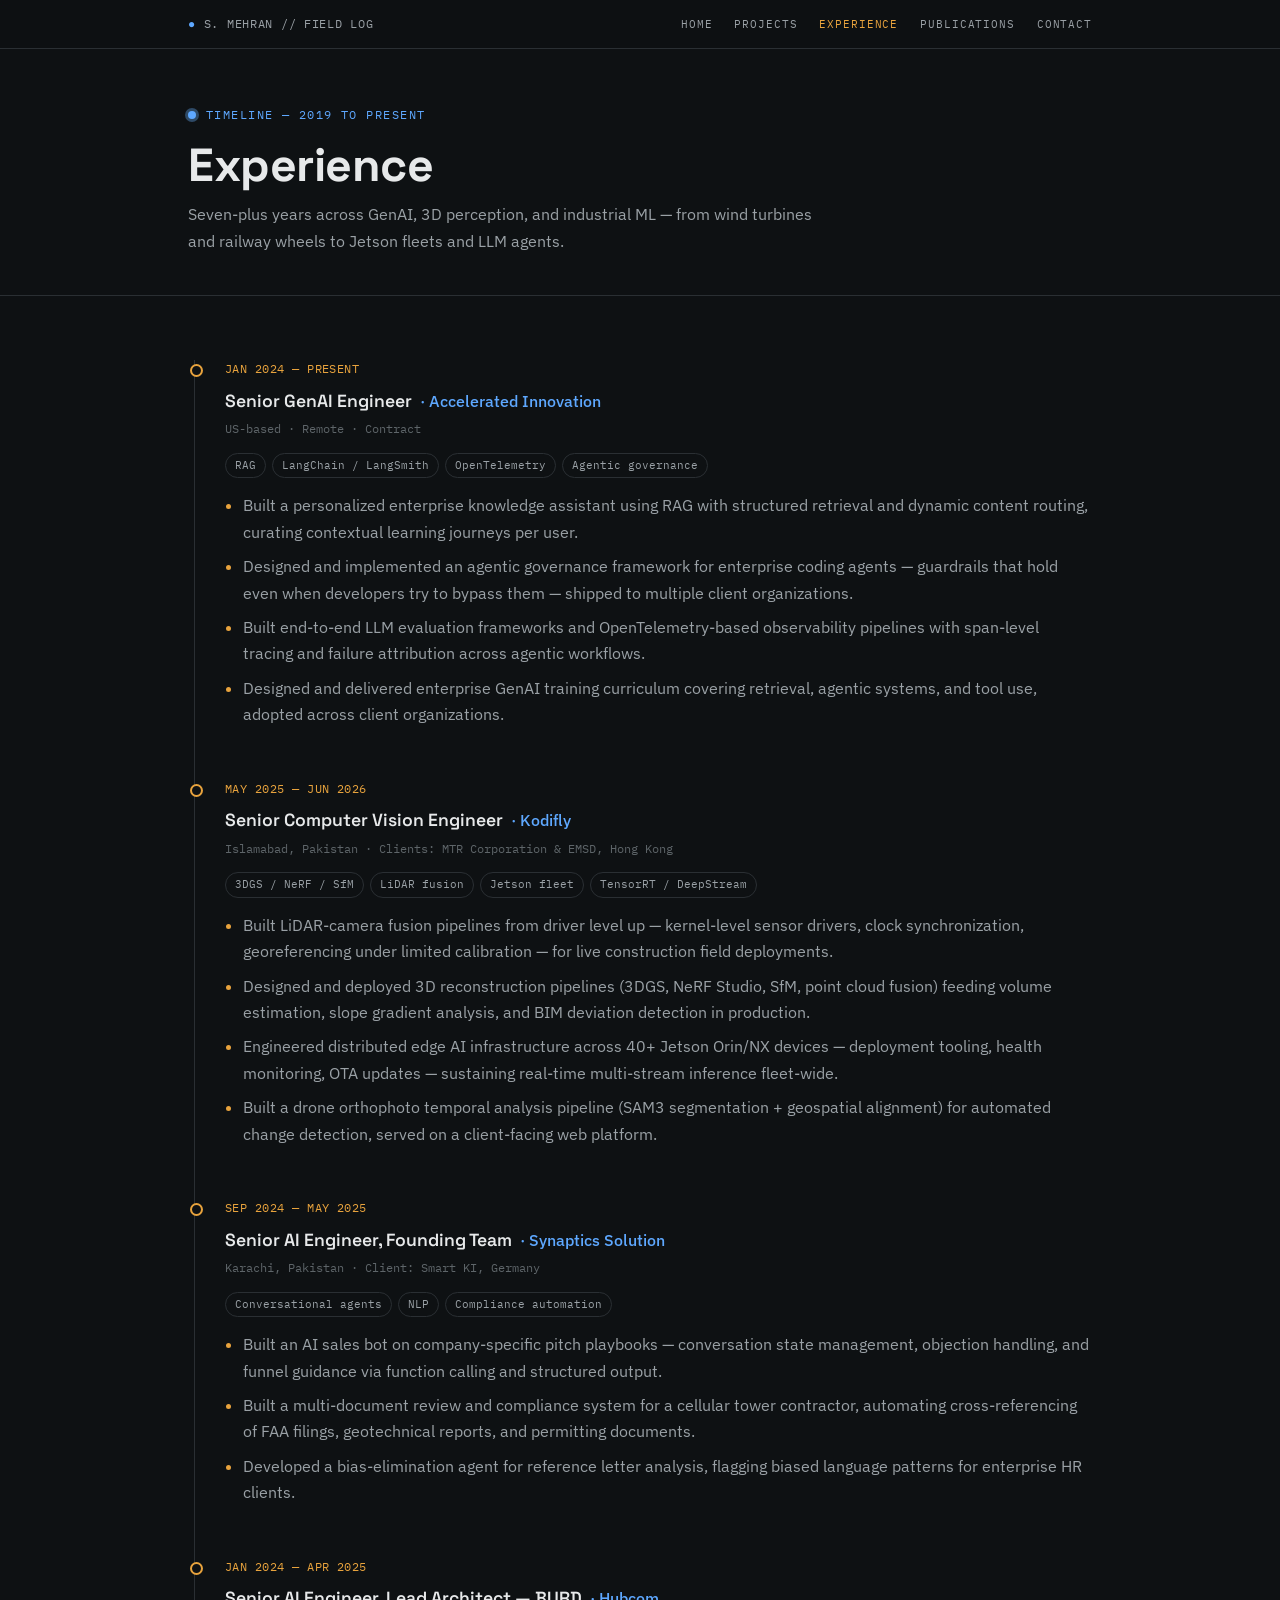
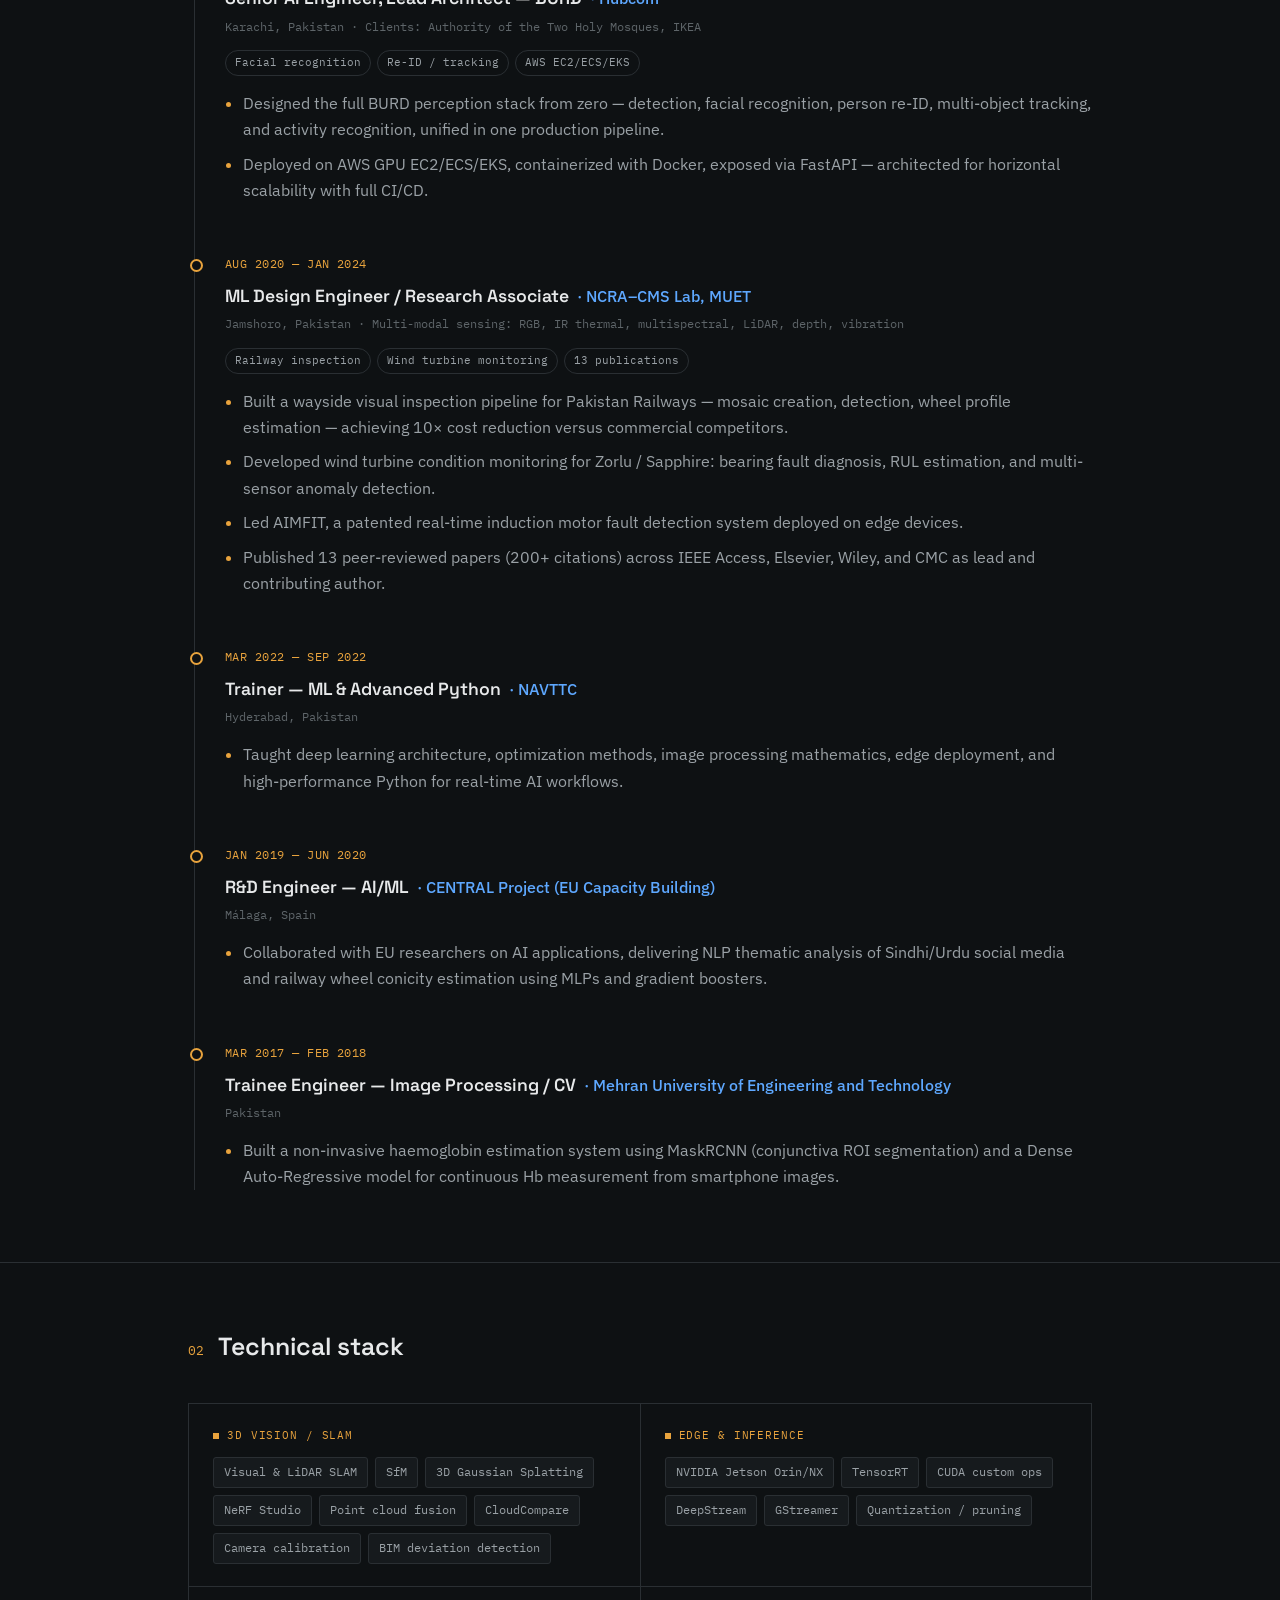
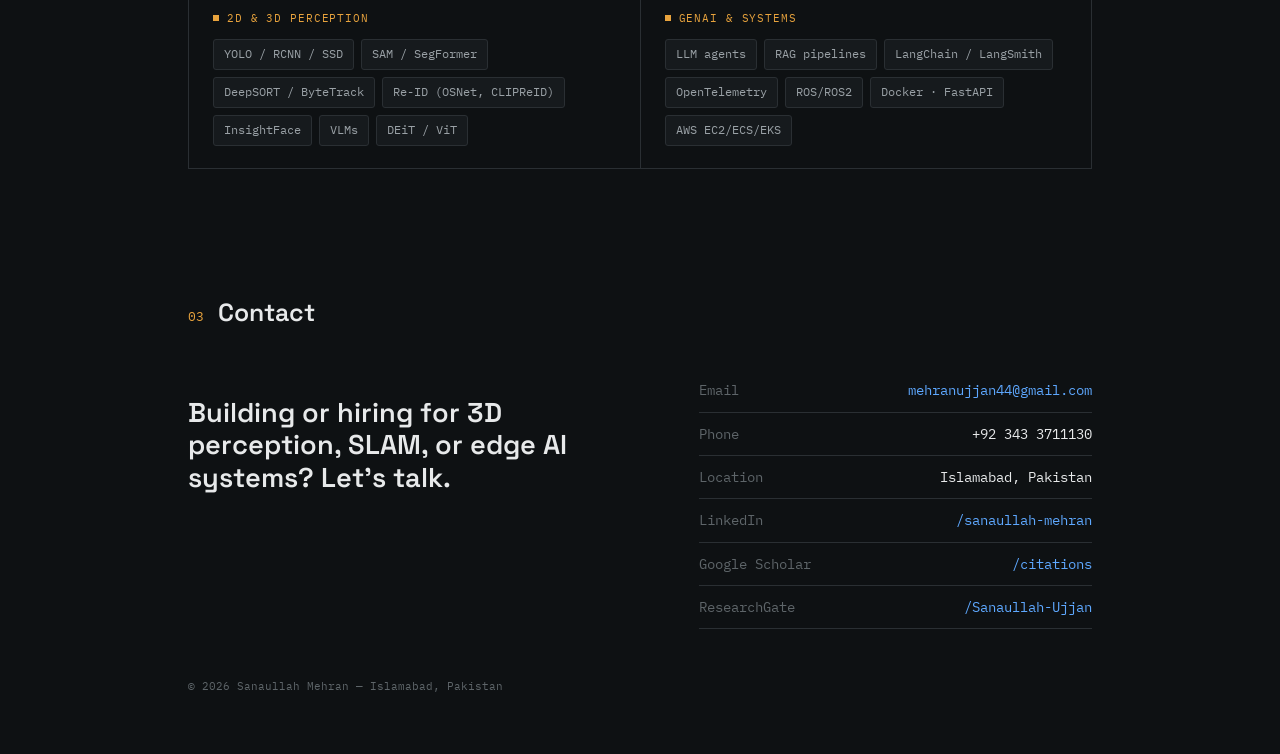
==== experience.html @ ae6d8dfa "Add files via upload" ====
<!DOCTYPE html>
<html lang="en">
<head>
<meta charset="UTF-8">
<meta name="viewport" content="width=device-width, initial-scale=1.0">
<title>Experience — Sanaullah Mehran</title>
<meta name="description" content="Professional experience — Sanaullah Mehran, Senior 3D Perception & Edge AI Engineer.">
<link rel="preconnect" href="https://fonts.googleapis.com">
<link rel="preconnect" href="https://fonts.gstatic.com" crossorigin>
<link href="https://fonts.googleapis.com/css2?family=Space+Grotesk:wght@400;500;600;700&family=IBM+Plex+Sans:wght@400;500;600&family=IBM+Plex+Mono:wght@400;500&display=swap" rel="stylesheet">
<link rel="stylesheet" href="style.css">
</head>
<body>

<div id="progress"></div>

<header class="topbar">
  <div class="topbar-inner">
    <a class="brand" href="index.html"><span class="dot">●</span> S. MEHRAN // FIELD LOG</a>
    <nav class="toplinks">
      <a href="index.html">Home</a>
      <a href="projects.html">Projects</a>
      <a href="experience.html" class="active">Experience</a>
      <a href="publications.html">Publications</a>
      <a href="index.html#contact">Contact</a>
    </nav>
  </div>
</header>

<div class="pagehead">
  <div class="wrap">
    <div class="eyebrow">Timeline — 2019 to present</div>
    <h1 class="pagetitle">Experience</h1>
    <p class="pagesub">Seven-plus years across GenAI, 3D perception, and industrial ML — from wind turbines and railway wheels to Jetson fleets and LLM agents.</p>
  </div>
</div>

<section id="experience">
  <div class="wrap">
    <div class="log">

      <div class="entry">
        <div class="entry-date">JAN 2024 — PRESENT</div>
        <div class="entry-head">
          <span class="entry-role">Senior GenAI Engineer</span>
          <span class="entry-co">· Accelerated Innovation</span>
        </div>
        <div class="entry-loc">US-based · Remote · Contract</div>
        <div class="entry-tags"><span class="tag">RAG</span><span class="tag">LangChain / LangSmith</span><span class="tag">OpenTelemetry</span><span class="tag">Agentic governance</span></div>
        <ul class="bullets">
          <li>Built a personalized enterprise knowledge assistant using RAG with structured retrieval and dynamic content routing, curating contextual learning journeys per user.</li>
          <li>Designed and implemented an agentic governance framework for enterprise coding agents — guardrails that hold even when developers try to bypass them — shipped to multiple client organizations.</li>
          <li>Built end-to-end LLM evaluation frameworks and OpenTelemetry-based observability pipelines with span-level tracing and failure attribution across agentic workflows.</li>
          <li>Designed and delivered enterprise GenAI training curriculum covering retrieval, agentic systems, and tool use, adopted across client organizations.</li>
        </ul>
      </div>

      <div class="entry">
        <div class="entry-date">MAY 2025 — JUN 2026</div>
        <div class="entry-head">
          <span class="entry-role">Senior Computer Vision Engineer</span>
          <span class="entry-co">· Kodifly</span>
        </div>
        <div class="entry-loc">Islamabad, Pakistan · Clients: MTR Corporation &amp; EMSD, Hong Kong</div>
        <div class="entry-tags"><span class="tag">3DGS / NeRF / SfM</span><span class="tag">LiDAR fusion</span><span class="tag">Jetson fleet</span><span class="tag">TensorRT / DeepStream</span></div>
        <ul class="bullets">
          <li>Built LiDAR-camera fusion pipelines from driver level up — kernel-level sensor drivers, clock synchronization, georeferencing under limited calibration — for live construction field deployments.</li>
          <li>Designed and deployed 3D reconstruction pipelines (3DGS, NeRF Studio, SfM, point cloud fusion) feeding volume estimation, slope gradient analysis, and BIM deviation detection in production.</li>
          <li>Engineered distributed edge AI infrastructure across 40+ Jetson Orin/NX devices — deployment tooling, health monitoring, OTA updates — sustaining real-time multi-stream inference fleet-wide.</li>
          <li>Built a drone orthophoto temporal analysis pipeline (SAM3 segmentation + geospatial alignment) for automated change detection, served on a client-facing web platform.</li>
        </ul>
      </div>

      <div class="entry">
        <div class="entry-date">SEP 2024 — MAY 2025</div>
        <div class="entry-head">
          <span class="entry-role">Senior AI Engineer, Founding Team</span>
          <span class="entry-co">· Synaptics Solution</span>
        </div>
        <div class="entry-loc">Karachi, Pakistan · Client: Smart KI, Germany</div>
        <div class="entry-tags"><span class="tag">Conversational agents</span><span class="tag">NLP</span><span class="tag">Compliance automation</span></div>
        <ul class="bullets">
          <li>Built an AI sales bot on company-specific pitch playbooks — conversation state management, objection handling, and funnel guidance via function calling and structured output.</li>
          <li>Built a multi-document review and compliance system for a cellular tower contractor, automating cross-referencing of FAA filings, geotechnical reports, and permitting documents.</li>
          <li>Developed a bias-elimination agent for reference letter analysis, flagging biased language patterns for enterprise HR clients.</li>
        </ul>
      </div>

      <div class="entry">
        <div class="entry-date">JAN 2024 — APR 2025</div>
        <div class="entry-head">
          <span class="entry-role">Senior AI Engineer, Lead Architect — BURD</span>
          <span class="entry-co">· Hubcom</span>
        </div>
        <div class="entry-loc">Karachi, Pakistan · Clients: Authority of the Two Holy Mosques, IKEA</div>
        <div class="entry-tags"><span class="tag">Facial recognition</span><span class="tag">Re-ID / tracking</span><span class="tag">AWS EC2/ECS/EKS</span></div>
        <ul class="bullets">
          <li>Designed the full BURD perception stack from zero — detection, facial recognition, person re-ID, multi-object tracking, and activity recognition, unified in one production pipeline.</li>
          <li>Deployed on AWS GPU EC2/ECS/EKS, containerized with Docker, exposed via FastAPI — architected for horizontal scalability with full CI/CD.</li>
        </ul>
      </div>

      <div class="entry">
        <div class="entry-date">AUG 2020 — JAN 2024</div>
        <div class="entry-head">
          <span class="entry-role">ML Design Engineer / Research Associate</span>
          <span class="entry-co">· NCRA–CMS Lab, MUET</span>
        </div>
        <div class="entry-loc">Jamshoro, Pakistan · Multi-modal sensing: RGB, IR thermal, multispectral, LiDAR, depth, vibration</div>
        <div class="entry-tags"><span class="tag">Railway inspection</span><span class="tag">Wind turbine monitoring</span><span class="tag">13 publications</span></div>
        <ul class="bullets">
          <li>Built a wayside visual inspection pipeline for Pakistan Railways — mosaic creation, detection, wheel profile estimation — achieving 10× cost reduction versus commercial competitors.</li>
          <li>Developed wind turbine condition monitoring for Zorlu / Sapphire: bearing fault diagnosis, RUL estimation, and multi-sensor anomaly detection.</li>
          <li>Led AIMFIT, a patented real-time induction motor fault detection system deployed on edge devices.</li>
          <li>Published 13 peer-reviewed papers (200+ citations) across IEEE Access, Elsevier, Wiley, and CMC as lead and contributing author.</li>
        </ul>
      </div>

      <div class="entry">
        <div class="entry-date">MAR 2022 — SEP 2022</div>
        <div class="entry-head">
          <span class="entry-role">Trainer — ML &amp; Advanced Python</span>
          <span class="entry-co">· NAVTTC</span>
        </div>
        <div class="entry-loc">Hyderabad, Pakistan</div>
        <ul class="bullets">
          <li>Taught deep learning architecture, optimization methods, image processing mathematics, edge deployment, and high-performance Python for real-time AI workflows.</li>
        </ul>
      </div>

      <div class="entry">
        <div class="entry-date">JAN 2019 — JUN 2020</div>
        <div class="entry-head">
          <span class="entry-role">R&amp;D Engineer — AI/ML</span>
          <span class="entry-co">· CENTRAL Project (EU Capacity Building)</span>
        </div>
        <div class="entry-loc">Málaga, Spain</div>
        <ul class="bullets">
          <li>Collaborated with EU researchers on AI applications, delivering NLP thematic analysis of Sindhi/Urdu social media and railway wheel conicity estimation using MLPs and gradient boosters.</li>
        </ul>
      </div>

      <div class="entry">
        <div class="entry-date">MAR 2017 — FEB 2018</div>
        <div class="entry-head">
          <span class="entry-role">Trainee Engineer — Image Processing / CV</span>
          <span class="entry-co">· Mehran University of Engineering and Technology</span>
        </div>
        <div class="entry-loc">Pakistan</div>
        <ul class="bullets">
          <li>Built a non-invasive haemoglobin estimation system using MaskRCNN (conjunctiva ROI segmentation) and a Dense Auto-Regressive model for continuous Hb measurement from smartphone images.</li>
        </ul>
      </div>

    </div>
  </div>
</section>

<section id="skills">
  <div class="wrap">
    <div class="sec-head">
      <span class="sec-num">02</span>
      <h2 class="sec-title">Technical stack</h2>
    </div>
    <div class="skill-grid">
      <div class="skill-block">
        <div class="skill-cat">3D vision / SLAM</div>
        <div class="chip-row">
          <span class="chip">Visual &amp; LiDAR SLAM</span><span class="chip">SfM</span><span class="chip">3D Gaussian Splatting</span>
          <span class="chip">NeRF Studio</span><span class="chip">Point cloud fusion</span><span class="chip">CloudCompare</span>
          <span class="chip">Camera calibration</span><span class="chip">BIM deviation detection</span>
        </div>
      </div>
      <div class="skill-block">
        <div class="skill-cat">Edge &amp; inference</div>
        <div class="chip-row">
          <span class="chip">NVIDIA Jetson Orin/NX</span><span class="chip">TensorRT</span><span class="chip">CUDA custom ops</span>
          <span class="chip">DeepStream</span><span class="chip">GStreamer</span><span class="chip">Quantization / pruning</span>
        </div>
      </div>
      <div class="skill-block">
        <div class="skill-cat">2D &amp; 3D perception</div>
        <div class="chip-row">
          <span class="chip">YOLO / RCNN / SSD</span><span class="chip">SAM / SegFormer</span><span class="chip">DeepSORT / ByteTrack</span>
          <span class="chip">Re-ID (OSNet, CLIPReID)</span><span class="chip">InsightFace</span><span class="chip">VLMs</span><span class="chip">DEiT / ViT</span>
        </div>
      </div>
      <div class="skill-block">
        <div class="skill-cat">GenAI &amp; systems</div>
        <div class="chip-row">
          <span class="chip">LLM agents</span><span class="chip">RAG pipelines</span><span class="chip">LangChain / LangSmith</span>
          <span class="chip">OpenTelemetry</span><span class="chip">ROS/ROS2</span><span class="chip">Docker · FastAPI</span><span class="chip">AWS EC2/ECS/EKS</span>
        </div>
      </div>
    </div>
  </div>
</section>

<footer id="contact">
  <div class="wrap">
    <div class="sec-head">
      <span class="sec-num">03</span>
      <h2 class="sec-title">Contact</h2>
    </div>
    <div class="contact-grid">
      <p class="contact-lede">Building or hiring for 3D perception, SLAM, or edge AI systems? Let's talk.</p>
      <ul class="contact-list">
        <li><span class="k">Email</span> <a href="mailto:mehranujjan44@gmail.com">mehranujjan44@gmail.com</a></li>
        <li><span class="k">Phone</span> <span>+92 343 3711130</span></li>
        <li><span class="k">Location</span> <span>Islamabad, Pakistan</span></li>
        <li><span class="k">LinkedIn</span> <a href="https://linkedin.com/in/sanaullah-mehran-394860120" target="_blank" rel="noopener">/sanaullah-mehran</a></li>
        <li><span class="k">Google Scholar</span> <a href="https://scholar.google.com/citations?user=Y7qurqgAAAAJ&hl=en" target="_blank" rel="noopener">/citations</a></li>
        <li><span class="k">ResearchGate</span> <a href="https://researchgate.net/profile/Sanaullah-Ujjan" target="_blank" rel="noopener">/Sanaullah-Ujjan</a></li>
      </ul>
    </div>
    <p class="foot-note">© <span id="year"></span> Sanaullah Mehran — Islamabad, Pakistan</p>
  </div>
</footer>

<script src="script.js"></script>
</body>
</html>
---- style.css ----
:root{
  --bg:#0E1113;
  --panel:#161A1D;
  --panel-2:#1C2124;
  --line:#2A2F33;
  --text:#E7E9EA;
  --text-dim:#9AA1A6;
  --text-faint:#5E6569;
  --scan:#5EA8FF;
  --scan-dim:#2E4A66;
  --mark:#E8A33D;
  --mark-dim:#5C4622;
  --radius:3px;
  --maxw:960px;
}
*{box-sizing:border-box;}
html{scroll-behavior:smooth;}
body{
  margin:0;
  background:var(--bg);
  color:var(--text);
  font-family:'IBM Plex Sans',system-ui,sans-serif;
  font-size:16px;
  line-height:1.65;
  -webkit-font-smoothing:antialiased;
}
::selection{background:var(--scan-dim);color:#fff;}
a{color:var(--scan);text-decoration:none;}
a:hover{text-decoration:underline;}
.mono{font-family:'IBM Plex Mono',monospace;}
.wrap{max-width:var(--maxw);margin:0 auto;padding:0 28px;}

#progress{position:fixed;top:0;left:0;height:2px;background:var(--scan);width:0%;z-index:50;transition:width .1s linear;}

header.topbar{
  position:sticky;top:0;z-index:40;
  background:rgba(14,17,19,.88);
  backdrop-filter:blur(6px);
  border-bottom:1px solid var(--line);
}
.topbar-inner{
  max-width:var(--maxw);margin:0 auto;padding:14px 28px;
  display:flex;justify-content:space-between;align-items:center;
  font-family:'IBM Plex Mono',monospace;font-size:12px;letter-spacing:.06em;
  color:var(--text-dim);
}
.topbar-inner a.brand{color:var(--text-dim);}
.topbar-inner a.brand:hover{color:var(--scan);text-decoration:none;}
.topbar-inner span.dot{color:var(--scan);}
nav.toplinks{display:flex;gap:22px;}
nav.toplinks a{color:var(--text-dim);text-transform:uppercase;font-size:11px;letter-spacing:.08em;}
nav.toplinks a:hover{color:var(--scan);text-decoration:none;}
nav.toplinks a.active{color:var(--mark);}
@media (max-width:640px){ nav.toplinks{gap:14px;} }

.pagehead{padding:56px 0 40px;border-bottom:1px solid var(--line);}
.eyebrow{
  font-family:'IBM Plex Mono',monospace;font-size:12px;color:var(--scan);
  letter-spacing:.12em;text-transform:uppercase;margin-bottom:16px;
  display:flex;align-items:center;gap:10px;
}
.eyebrow::before{content:'';width:8px;height:8px;background:var(--scan);border-radius:50%;
  box-shadow:0 0 0 3px var(--scan-dim);flex-shrink:0;}
h1.pagetitle{
  font-family:'Space Grotesk',sans-serif;font-weight:700;
  font-size:clamp(2rem,5vw,2.9rem);line-height:1.05;margin:0 0 12px;letter-spacing:-.01em;
}
.pagesub{max-width:640px;color:var(--text-dim);font-size:1.02rem;margin:0;}

section{padding:64px 0;border-bottom:1px solid var(--line);}
section:last-of-type{border-bottom:none;}
.sec-head{display:flex;align-items:baseline;gap:14px;margin-bottom:36px;}
.sec-num{font-family:'IBM Plex Mono',monospace;color:var(--mark);font-size:13px;}
h2.sec-title{font-family:'Space Grotesk',sans-serif;font-weight:600;font-size:1.55rem;margin:0;}
.sec-sub{color:var(--text-faint);font-family:'IBM Plex Mono',monospace;font-size:12px;margin-left:auto;}

.btn{
  font-family:'IBM Plex Mono',monospace;font-size:12.5px;letter-spacing:.03em;
  padding:11px 18px;border-radius:var(--radius);border:1px solid var(--line);
  color:var(--text);display:inline-flex;align-items:center;gap:8px;transition:border-color .15s,color .15s;
}
.btn:hover{border-color:var(--scan);color:var(--scan);text-decoration:none;}
.btn.primary{background:var(--scan);border-color:var(--scan);color:#04131F;font-weight:500;}
.btn.primary:hover{background:#7CB8FF;border-color:#7CB8FF;color:#04131F;}

.tag{
  font-family:'IBM Plex Mono',monospace;font-size:10.5px;padding:3px 9px;border:1px solid var(--line);
  border-radius:20px;color:var(--text-dim);
}

/* project cards */
.proj-grid{display:grid;grid-template-columns:1fr 1fr;gap:1px;background:var(--line);border:1px solid var(--line);}
.proj-card{background:var(--bg);display:flex;flex-direction:column;}
.proj-image{width:100%;aspect-ratio:16/9;object-fit:cover;display:block;filter:grayscale(60%) brightness(.72) contrast(1.12);border-bottom:1px solid var(--line);}
.proj-body{padding:22px 28px 28px;display:flex;flex-direction:column;flex-grow:1;}
.proj-kicker{font-family:'IBM Plex Mono',monospace;font-size:11px;color:var(--mark);letter-spacing:.06em;text-transform:uppercase;margin-bottom:8px;}
.proj-title{font-family:'Space Grotesk',sans-serif;font-weight:600;font-size:1.25rem;margin:0 0 4px;}
.proj-role{font-family:'IBM Plex Mono',monospace;font-size:11.5px;color:var(--text-faint);margin-bottom:16px;}
.proj-desc{color:var(--text-dim);font-size:.95rem;margin-bottom:16px;flex-grow:1;}
.proj-tags{display:flex;flex-wrap:wrap;gap:6px;margin-bottom:16px;}
.proj-stats{display:flex;gap:20px;padding-top:14px;border-top:1px solid var(--line);}
.proj-stat-val{font-family:'Space Grotesk',sans-serif;font-weight:700;font-size:1.1rem;}
.proj-stat-label{font-family:'IBM Plex Mono',monospace;font-size:9.5px;color:var(--text-faint);text-transform:uppercase;letter-spacing:.05em;}
@media (max-width:720px){.proj-grid{grid-template-columns:1fr;}}

/* experience log */
.log{border-left:1px solid var(--line);margin-left:6px;}
.entry{position:relative;padding:0 0 44px 30px;}
.entry:last-child{padding-bottom:0;}
.entry::before{
  content:'';position:absolute;left:-5px;top:4px;width:9px;height:9px;border-radius:50%;
  background:var(--bg);border:2px solid var(--mark);
}
.entry-date{font-family:'IBM Plex Mono',monospace;font-size:11.5px;color:var(--mark);letter-spacing:.04em;margin-bottom:8px;}
.entry-head{display:flex;flex-wrap:wrap;align-items:baseline;gap:8px;margin-bottom:4px;}
.entry-role{font-family:'Space Grotesk',sans-serif;font-weight:600;font-size:1.1rem;color:var(--text);}
.entry-co{color:var(--scan);font-weight:500;}
.entry-loc{font-family:'IBM Plex Mono',monospace;font-size:11.5px;color:var(--text-faint);margin-bottom:14px;}
.entry-tags{display:flex;flex-wrap:wrap;gap:6px;margin-bottom:14px;}
ul.bullets{margin:0;padding-left:18px;color:var(--text-dim);}
ul.bullets li{margin-bottom:8px;}
ul.bullets li::marker{color:var(--mark);}

/* skills */
.skill-grid{display:grid;grid-template-columns:1fr 1fr;gap:1px;background:var(--line);border:1px solid var(--line);}
.skill-block{background:var(--bg);padding:22px 24px;}
.skill-cat{
  font-family:'IBM Plex Mono',monospace;font-size:11px;letter-spacing:.08em;text-transform:uppercase;
  color:var(--mark);margin-bottom:12px;display:flex;align-items:center;gap:8px;
}
.skill-cat::before{content:'';width:6px;height:6px;background:var(--mark);flex-shrink:0;}
.chip-row{display:flex;flex-wrap:wrap;gap:7px;}
.chip{font-family:'IBM Plex Mono',monospace;font-size:11.5px;color:var(--text-dim);background:var(--panel);
  border:1px solid var(--line);border-radius:3px;padding:5px 10px;}
@media (max-width:640px){.skill-grid{grid-template-columns:1fr;}}

/* publications */
.pub{display:grid;grid-template-columns:52px 1fr auto;gap:18px;align-items:baseline;
  padding:16px 0;border-bottom:1px solid var(--line);}
.pub:last-child{border-bottom:none;}
.pub-cite{font-family:'IBM Plex Mono',monospace;color:var(--mark);font-size:13px;}
.pub-title{color:var(--text);}
.pub-venue{color:var(--text-faint);font-size:.88rem;margin-top:3px;}
.pub-n{font-family:'IBM Plex Mono',monospace;font-size:11px;color:var(--text-dim);text-align:right;white-space:nowrap;}
@media (max-width:640px){
  .pub{grid-template-columns:1fr;gap:4px;}
  .pub-n{text-align:left;}
}

/* telemetry strip */
.telemetry{border-bottom:1px solid var(--line);background:var(--panel);}
.telemetry-grid{display:grid;grid-template-columns:repeat(4,1fr);}
.tcell{padding:26px 28px;border-right:1px solid var(--line);}
.tcell:last-child{border-right:none;}
.tval{font-family:'Space Grotesk',sans-serif;font-weight:700;font-size:1.9rem;color:var(--text);}
.tlabel{font-family:'IBM Plex Mono',monospace;font-size:10.5px;letter-spacing:.06em;text-transform:uppercase;color:var(--text-faint);margin-top:4px;}
@media (max-width:640px){
  .telemetry-grid{grid-template-columns:repeat(2,1fr);}
  .tcell:nth-child(2){border-right:none;}
}

/* footer / contact */
footer{padding:60px 0 48px;}
.contact-grid{display:grid;grid-template-columns:1.2fr 1fr;gap:40px;}
.contact-lede{font-family:'Space Grotesk',sans-serif;font-weight:600;font-size:1.7rem;max-width:420px;line-height:1.2;}
.contact-list{list-style:none;padding:0;margin:0;font-family:'IBM Plex Mono',monospace;font-size:13.5px;}
.contact-list li{padding:10px 0;border-bottom:1px solid var(--line);display:flex;justify-content:space-between;gap:12px;}
.contact-list li span.k{color:var(--text-faint);}
.foot-note{margin-top:48px;font-family:'IBM Plex Mono',monospace;font-size:11px;color:var(--text-faint);}
@media (max-width:640px){.contact-grid{grid-template-columns:1fr;}}

/* hero (index only) */
.hero{position:relative;padding:88px 0 64px;overflow:hidden;border-bottom:1px solid var(--line);}
#hero-canvas{position:absolute;inset:0;width:100%;height:100%;opacity:.55;pointer-events:none;}
.hero-inner{position:relative;z-index:2;}
h1.name{
  font-family:'Space Grotesk',sans-serif;font-weight:700;
  font-size:clamp(2.4rem,6vw,3.6rem);line-height:1.02;margin:0 0 10px;letter-spacing:-.01em;
}
.role{
  font-family:'Space Grotesk',sans-serif;font-weight:500;font-size:clamp(1.05rem,2.4vw,1.35rem);
  color:var(--scan);margin:0 0 22px;
}
.lede{max-width:620px;color:var(--text-dim);font-size:1.03rem;margin:0 0 30px;}
.hero-actions{display:flex;flex-wrap:wrap;gap:12px;margin-bottom:36px;}
.coords{
  font-family:'IBM Plex Mono',monospace;font-size:11.5px;color:var(--text-faint);
  display:flex;gap:24px;flex-wrap:wrap;
}
.coords b{color:var(--text-dim);font-weight:500;}
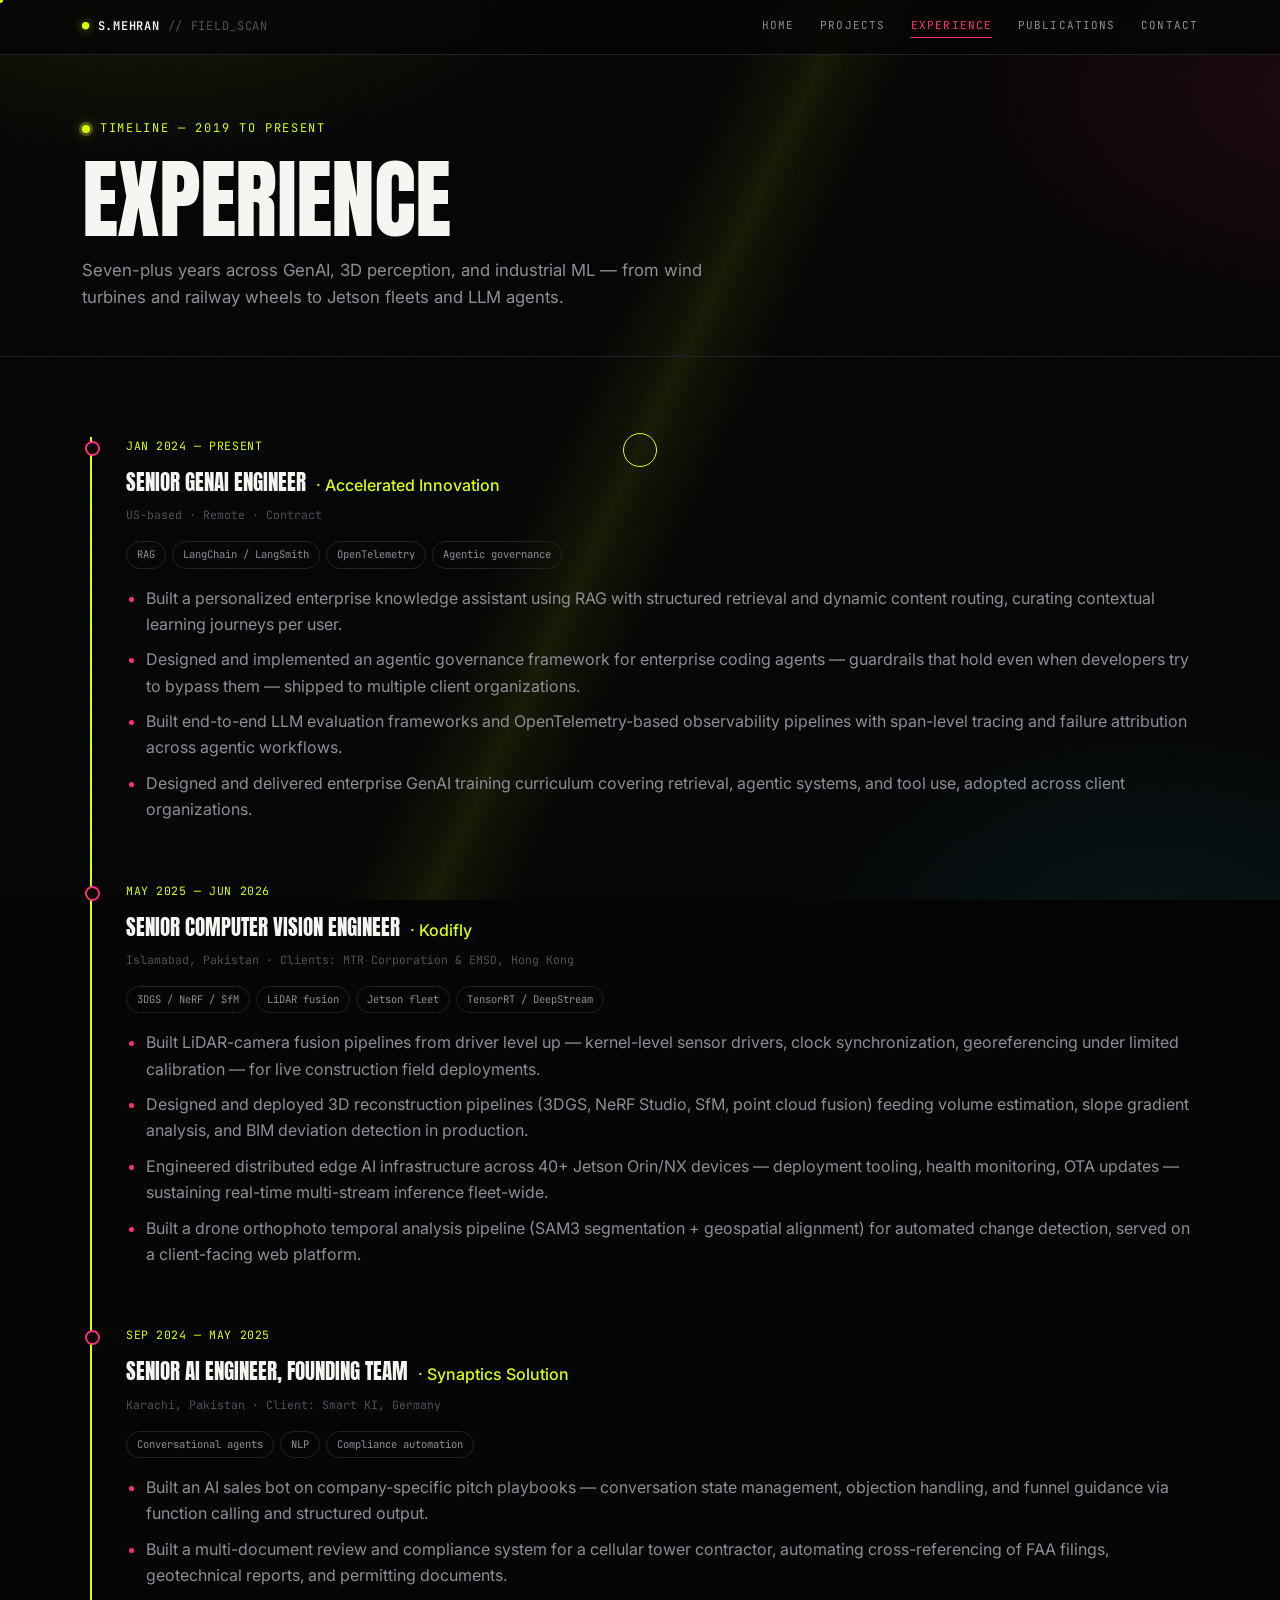
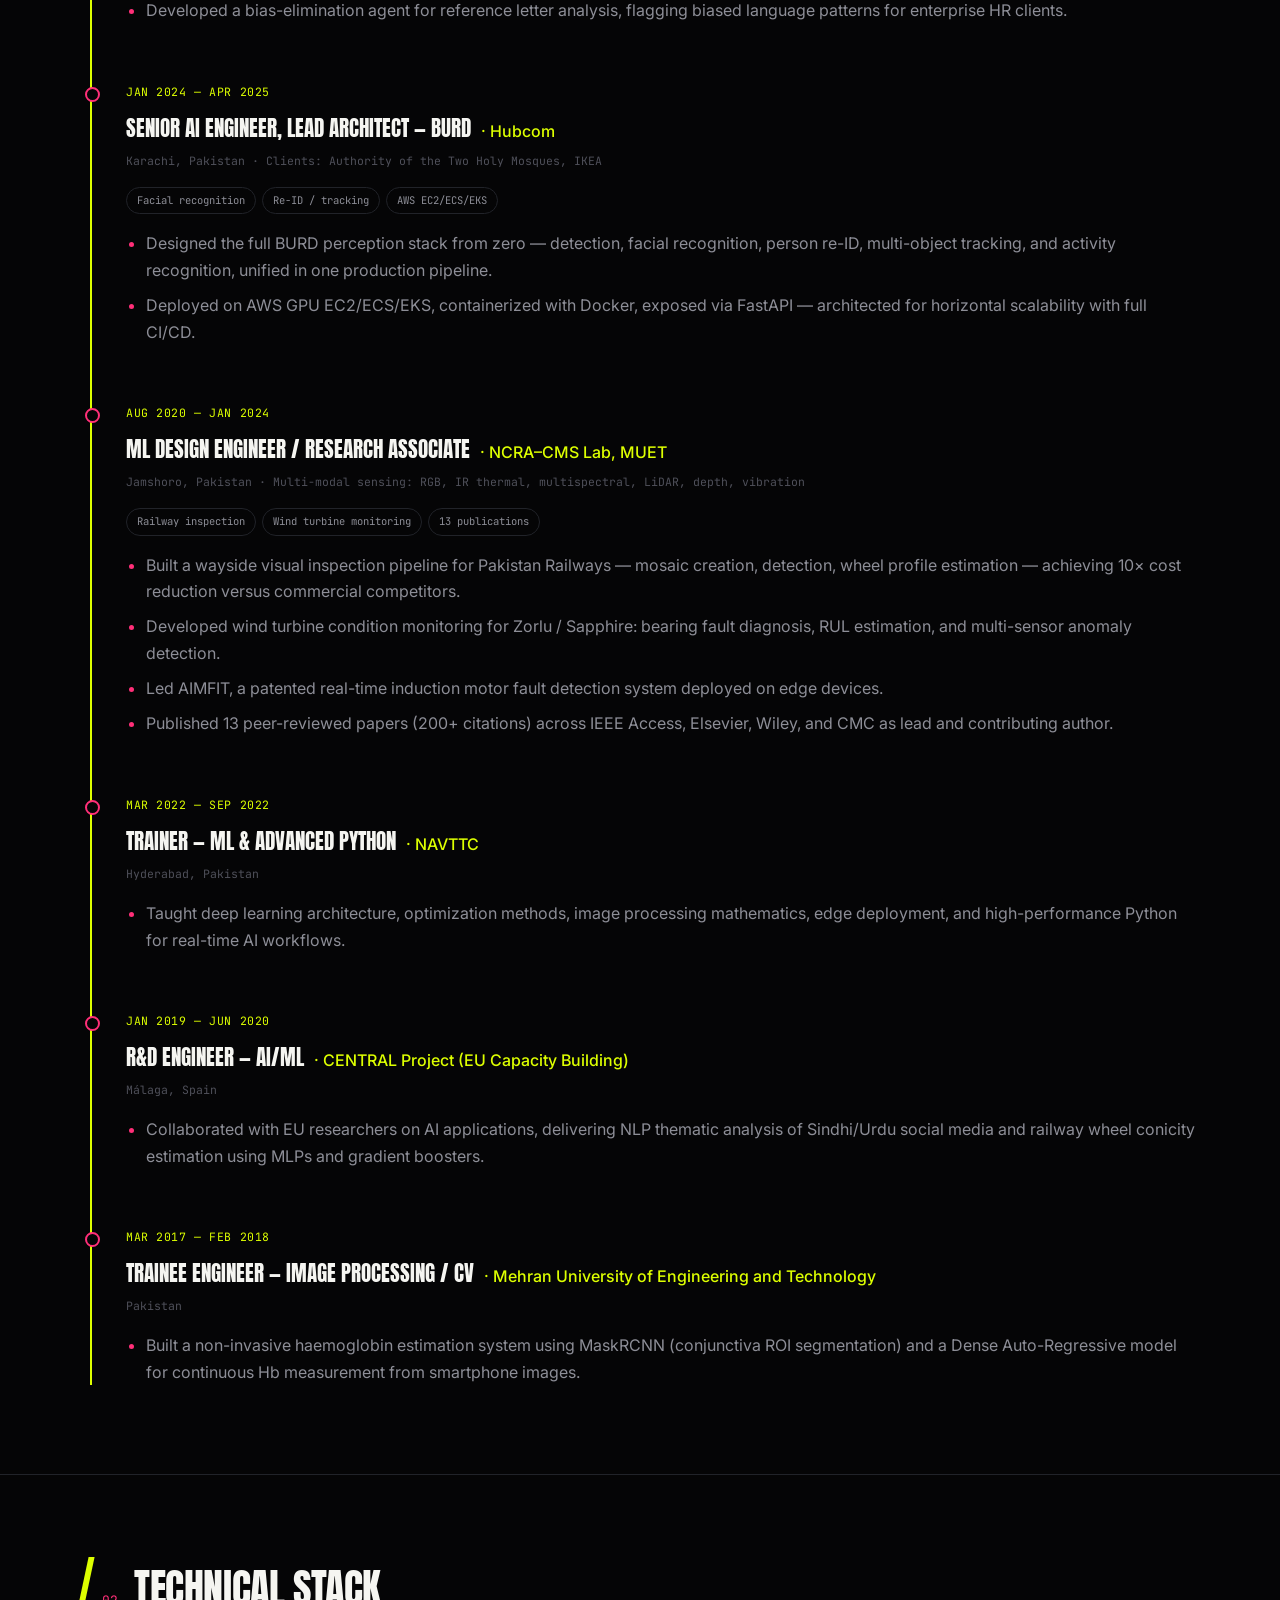
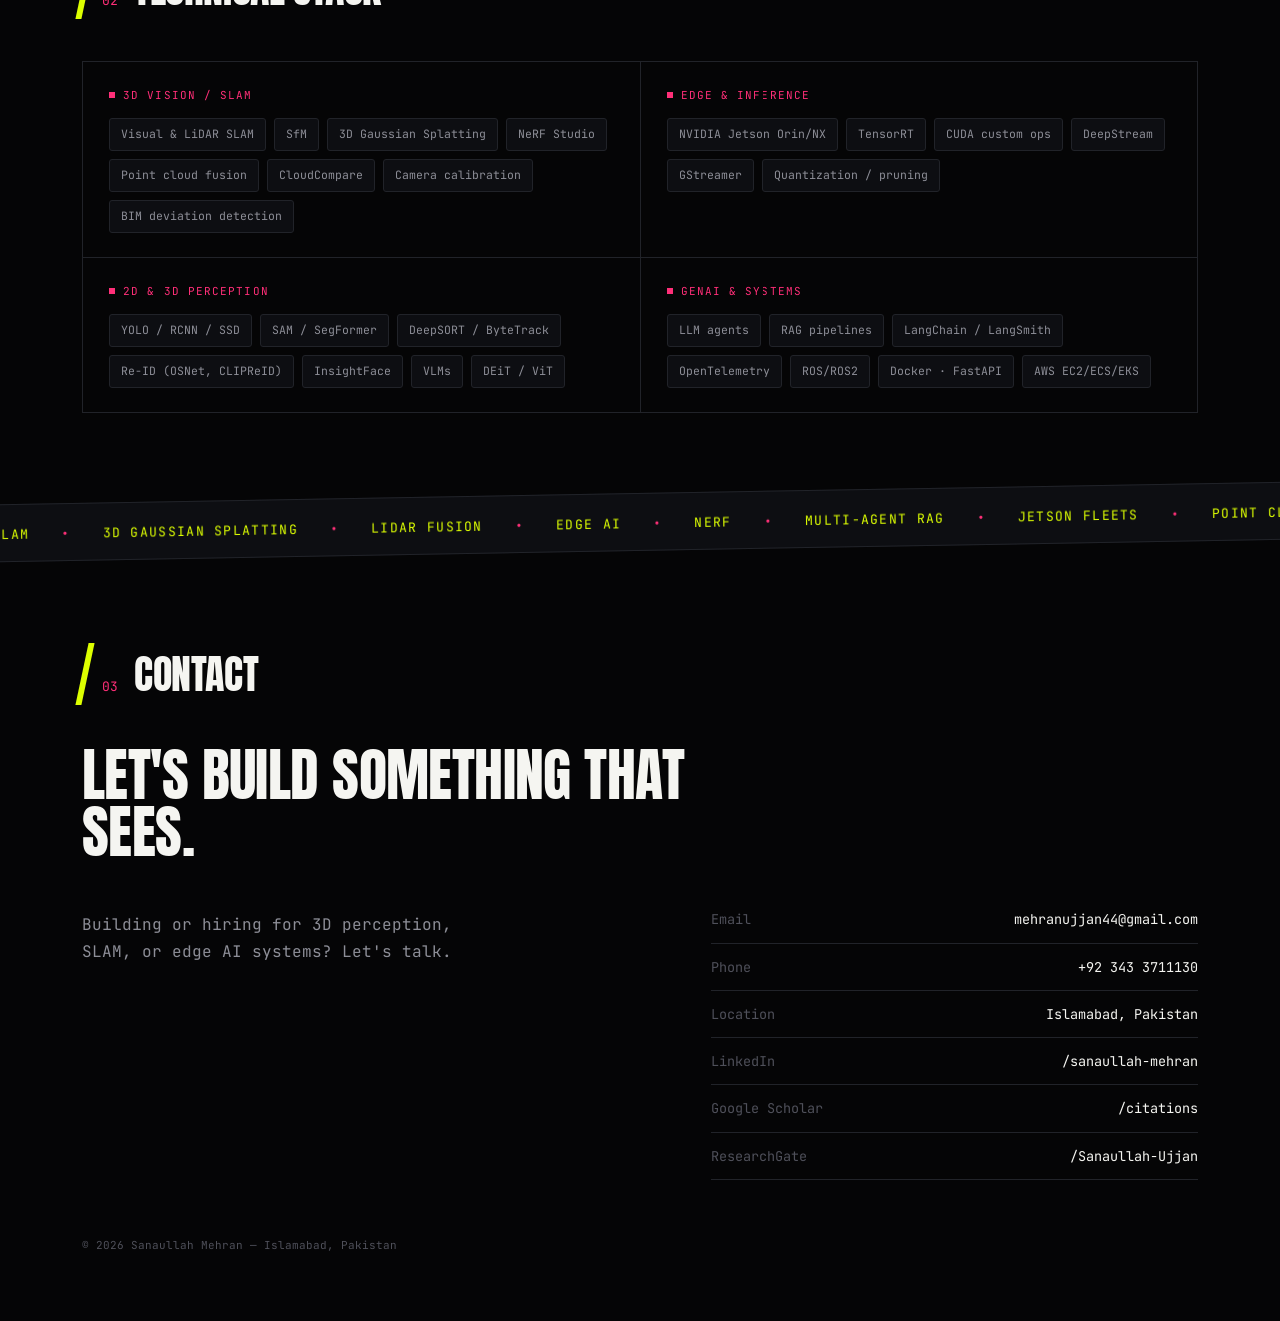
==== commit df29fc79: "Add files via upload" ====
--- a/experience.html
+++ b/experience.html
@@ -7,22 +7,27 @@
 <meta name="description" content="Professional experience — Sanaullah Mehran, Senior 3D Perception & Edge AI Engineer.">
 <link rel="preconnect" href="https://fonts.googleapis.com">
 <link rel="preconnect" href="https://fonts.gstatic.com" crossorigin>
-<link href="https://fonts.googleapis.com/css2?family=Space+Grotesk:wght@400;500;600;700&family=IBM+Plex+Sans:wght@400;500;600&family=IBM+Plex+Mono:wght@400;500&display=swap" rel="stylesheet">
+<link href="https://fonts.googleapis.com/css2?family=Anton&family=Inter:wght@400;500;600;700;800&family=JetBrains+Mono:wght@400;500;600;700&display=swap" rel="stylesheet">
 <link rel="stylesheet" href="style.css">
+<link rel="icon" type="image/svg+xml" href="data:image/svg+xml,%3Csvg xmlns='http://www.w3.org/2000/svg' viewBox='0 0 100 100'%3E%3Crect width='100' height='100' fill='%23050506'/%3E%3Ccircle cx='50' cy='50' r='34' fill='none' stroke='%23ddff00' stroke-width='7'/%3E%3Ccircle cx='50' cy='50' r='10' fill='%23ff2f78'/%3E%3C/svg%3E">
 </head>
 <body>
 
+<div class="transition-veil" aria-hidden="true"><span>Scanning</span></div>
+<div class="cursor-ring" aria-hidden="true"></div>
+<div class="cursor-dot" aria-hidden="true"></div>
+<div class="bg-fx" aria-hidden="true"></div>
 <div id="progress"></div>
 
 <header class="topbar">
   <div class="topbar-inner">
-    <a class="brand" href="index.html"><span class="dot">●</span> S. MEHRAN // FIELD LOG</a>
+    <a class="brand magnetic" href="index.html"><span class="dot">●</span> S.MEHRAN <span class="brand-sub">// FIELD_SCAN</span></a>
     <nav class="toplinks">
-      <a href="index.html">Home</a>
-      <a href="projects.html">Projects</a>
-      <a href="experience.html" class="active">Experience</a>
-      <a href="publications.html">Publications</a>
-      <a href="index.html#contact">Contact</a>
+      <a href="index.html" class="magnetic" data-scramble>Home</a>
+      <a href="projects.html" class="magnetic" data-scramble>Projects</a>
+      <a href="experience.html" class="active magnetic" data-scramble>Experience</a>
+      <a href="publications.html" class="magnetic" data-scramble>Publications</a>
+      <a href="index.html#contact" class="magnetic" data-scramble>Contact</a>
     </nav>
   </div>
 </header>
@@ -30,7 +35,7 @@
 <div class="pagehead">
   <div class="wrap">
     <div class="eyebrow">Timeline — 2019 to present</div>
-    <h1 class="pagetitle">Experience</h1>
+    <h1 class="pagetitle glitch" data-text="Experience">Experience</h1>
     <p class="pagesub">Seven-plus years across GenAI, 3D perception, and industrial ML — from wind turbines and railway wheels to Jetson fleets and LLM agents.</p>
   </div>
 </div>
@@ -196,14 +201,22 @@
   </div>
 </section>
 
+<div class="marquee" aria-hidden="true">
+  <div class="marquee-track">
+    <span>SLAM</span><span class="sep">•</span><span>3D GAUSSIAN SPLATTING</span><span class="sep">•</span><span>LIDAR FUSION</span><span class="sep">•</span><span>EDGE AI</span><span class="sep">•</span><span>NERF</span><span class="sep">•</span><span>MULTI-AGENT RAG</span><span class="sep">•</span><span>JETSON FLEETS</span><span class="sep">•</span><span>POINT CLOUD FUSION</span><span class="sep">•</span>
+    <span>SLAM</span><span class="sep">•</span><span>3D GAUSSIAN SPLATTING</span><span class="sep">•</span><span>LIDAR FUSION</span><span class="sep">•</span><span>EDGE AI</span><span class="sep">•</span><span>NERF</span><span class="sep">•</span><span>MULTI-AGENT RAG</span><span class="sep">•</span><span>JETSON FLEETS</span><span class="sep">•</span><span>POINT CLOUD FUSION</span><span class="sep">•</span>
+  </div>
+</div>
+
 <footer id="contact">
   <div class="wrap">
     <div class="sec-head">
       <span class="sec-num">03</span>
       <h2 class="sec-title">Contact</h2>
     </div>
+    <h3 class="contact-lede glitch" data-text="Let's build something that sees.">Let's build something that sees.</h3>
     <div class="contact-grid">
-      <p class="contact-lede">Building or hiring for 3D perception, SLAM, or edge AI systems? Let's talk.</p>
+      <p class="mono" style="color:var(--dim);max-width:420px;">Building or hiring for 3D perception, SLAM, or edge AI systems? Let's talk.</p>
       <ul class="contact-list">
         <li><span class="k">Email</span> <a href="mailto:mehranujjan44@gmail.com">mehranujjan44@gmail.com</a></li>
         <li><span class="k">Phone</span> <span>+92 343 3711130</span></li>
@@ -217,6 +230,6 @@
   </div>
 </footer>
 
-<script src="script.js"></script>
+<script src="script.js" defer></script>
 </body>
 </html>
--- a/style.css
+++ b/style.css
@@ -1,190 +1,341 @@
 :root{
-  --bg:#0E1113;
-  --panel:#161A1D;
-  --panel-2:#1C2124;
-  --line:#2A2F33;
-  --text:#E7E9EA;
-  --text-dim:#9AA1A6;
-  --text-faint:#5E6569;
-  --scan:#5EA8FF;
-  --scan-dim:#2E4A66;
-  --mark:#E8A33D;
-  --mark-dim:#5C4622;
-  --radius:3px;
-  --maxw:960px;
+  --void:#050506;
+  --panel:#0d0e12;
+  --panel-2:#131519;
+  --line:#212329;
+  --ink:#f5f5f1;
+  --dim:#8d8e97;
+  --faint:#4f505a;
+  --lime:#ddff00;
+  --lime-dim:#4d5613;
+  --magenta:#ff2f78;
+  --magenta-dim:#4d1327;
+  --cyan:#22e8ff;
+  --radius:4px;
+  --maxw:1180px;
 }
 *{box-sizing:border-box;}
 html{scroll-behavior:smooth;}
 body{
   margin:0;
-  background:var(--bg);
-  color:var(--text);
-  font-family:'IBM Plex Sans',system-ui,sans-serif;
+  background:var(--void);
+  color:var(--ink);
+  font-family:'Inter',system-ui,sans-serif;
   font-size:16px;
   line-height:1.65;
   -webkit-font-smoothing:antialiased;
-}
-::selection{background:var(--scan-dim);color:#fff;}
-a{color:var(--scan);text-decoration:none;}
-a:hover{text-decoration:underline;}
-.mono{font-family:'IBM Plex Mono',monospace;}
-.wrap{max-width:var(--maxw);margin:0 auto;padding:0 28px;}
-
-#progress{position:fixed;top:0;left:0;height:2px;background:var(--scan);width:0%;z-index:50;transition:width .1s linear;}
-
-header.topbar{
-  position:sticky;top:0;z-index:40;
-  background:rgba(14,17,19,.88);
-  backdrop-filter:blur(6px);
-  border-bottom:1px solid var(--line);
-}
-.topbar-inner{
-  max-width:var(--maxw);margin:0 auto;padding:14px 28px;
-  display:flex;justify-content:space-between;align-items:center;
-  font-family:'IBM Plex Mono',monospace;font-size:12px;letter-spacing:.06em;
-  color:var(--text-dim);
-}
-.topbar-inner a.brand{color:var(--text-dim);}
-.topbar-inner a.brand:hover{color:var(--scan);text-decoration:none;}
-.topbar-inner span.dot{color:var(--scan);}
-nav.toplinks{display:flex;gap:22px;}
-nav.toplinks a{color:var(--text-dim);text-transform:uppercase;font-size:11px;letter-spacing:.08em;}
-nav.toplinks a:hover{color:var(--scan);text-decoration:none;}
-nav.toplinks a.active{color:var(--mark);}
+  position:relative;
+  overflow-x:hidden;
+}
+::selection{background:var(--lime);color:#050506;}
+a{color:var(--lime);text-decoration:none;}
+.mono{font-family:'JetBrains Mono',monospace;}
+.wrap{max-width:var(--maxw);margin:0 auto;padding:0 32px;}
+img{max-width:100%;}
+
+/* ================= custom cursor ================= */
+body.pointer-fine, body.pointer-fine a, body.pointer-fine button{cursor:none;}
+.cursor-dot,.cursor-ring{position:fixed;top:0;left:0;pointer-events:none;z-index:9999;
+  border-radius:50%;transform:translate(-50%,-50%);display:none;}
+body.pointer-fine .cursor-dot,body.pointer-fine .cursor-ring{display:block;}
+.cursor-dot{width:6px;height:6px;background:var(--lime);}
+.cursor-ring{width:34px;height:34px;border:1.5px solid var(--lime);
+  transition:width .25s ease,height .25s ease,border-color .25s ease,background-color .25s ease;}
+.cursor-ring.hover{width:60px;height:60px;background:rgba(221,255,0,.08);border-color:var(--magenta);}
+
+/* ================= page transition veil ================= */
+.transition-veil{
+  position:fixed;inset:0;z-index:10000;background:var(--lime);pointer-events:none;
+  display:flex;align-items:center;justify-content:center;
+  transform:scaleY(1);transform-origin:bottom;
+  transition:transform .6s cubic-bezier(.76,0,.24,1);
+}
+.transition-veil span{font-family:'JetBrains Mono',monospace;font-weight:600;letter-spacing:.25em;
+  color:#050506;font-size:12px;text-transform:uppercase;}
+.transition-veil.reveal{transform:scaleY(0);transform-origin:top;}
+.transition-veil.cover{transform:scaleY(1);transform-origin:bottom;transition:transform .5s cubic-bezier(.76,0,.24,1);}
+@media (prefers-reduced-motion:reduce){ .transition-veil{display:none;} }
+
+/* ================= ambient background ================= */
+.bg-fx{position:fixed;inset:0;z-index:-2;pointer-events:none;overflow:hidden;
+  background:
+    radial-gradient(ellipse 60% 50% at 12% -10%, rgba(221,255,0,.11), transparent 60%),
+    radial-gradient(ellipse 55% 45% at 105% 10%, rgba(255,47,120,.10), transparent 60%),
+    radial-gradient(ellipse 50% 45% at 90% 105%, rgba(34,232,255,.07), transparent 60%),
+    var(--void);
+}
+.bg-fx::before{content:'';position:absolute;inset:0;opacity:.05;mix-blend-mode:overlay;
+  background-image:url("data:image/svg+xml,%3Csvg xmlns='http://www.w3.org/2000/svg' width='120' height='120'%3E%3Cfilter id='n'%3E%3CfeTurbulence type='fractalNoise' baseFrequency='0.9' numOctaves='2' stitchTiles='stitch'/%3E%3C/filter%3E%3Crect width='100%25' height='100%25' filter='url(%23n)'/%3E%3C/svg%3E");}
+.bg-fx::after{content:'';position:absolute;inset:-20% -20%;
+  background:linear-gradient(115deg, transparent 46%, rgba(221,255,0,.05) 49%, rgba(221,255,0,.09) 50%, rgba(221,255,0,.05) 51%, transparent 54%);
+  animation:driftSweep 17s ease-in-out infinite;}
+@keyframes driftSweep{0%,100%{transform:translate3d(-6%,-4%,0);}50%{transform:translate3d(6%,4%,0);}}
+@media (prefers-reduced-motion:reduce){ .bg-fx::after{animation:none;} }
+
+#progress{position:fixed;top:0;left:0;height:3px;background:var(--lime);width:0%;z-index:9998;
+  box-shadow:0 0 12px var(--lime);transition:width .1s linear;}
+
+/* ================= topbar ================= */
+header.topbar{position:sticky;top:0;z-index:40;background:rgba(5,5,6,.82);backdrop-filter:blur(10px);
+  border-bottom:1px solid var(--line);}
+.topbar-inner{max-width:var(--maxw);margin:0 auto;padding:16px 32px;display:flex;justify-content:space-between;
+  align-items:center;font-family:'JetBrains Mono',monospace;font-size:12px;letter-spacing:.06em;color:var(--dim);}
+.topbar-inner a.brand{color:var(--ink);display:inline-flex;align-items:center;gap:8px;font-weight:600;}
+.brand-sub{color:var(--faint);font-weight:400;}
+.topbar-inner span.dot{color:var(--lime);text-shadow:0 0 10px rgba(221,255,0,.6);animation:pulseDot 2.2s ease-in-out infinite;}
+@keyframes pulseDot{0%,100%{opacity:1;}50%{opacity:.4;}}
+@media (prefers-reduced-motion:reduce){ .topbar-inner span.dot{animation:none;} }
+nav.toplinks{display:flex;gap:26px;}
+nav.toplinks a{color:var(--dim);text-transform:uppercase;font-size:11px;letter-spacing:.1em;
+  position:relative;padding-bottom:4px;}
+nav.toplinks a::after{content:'';position:absolute;left:0;bottom:0;height:1px;width:0;background:var(--lime);
+  transition:width .25s ease;}
+nav.toplinks a:hover{color:var(--lime);}
+nav.toplinks a:hover::after{width:100%;}
+nav.toplinks a.active{color:var(--magenta);}
+nav.toplinks a.active::after{width:100%;background:var(--magenta);}
 @media (max-width:640px){ nav.toplinks{gap:14px;} }
 
-.pagehead{padding:56px 0 40px;border-bottom:1px solid var(--line);}
-.eyebrow{
-  font-family:'IBM Plex Mono',monospace;font-size:12px;color:var(--scan);
-  letter-spacing:.12em;text-transform:uppercase;margin-bottom:16px;
-  display:flex;align-items:center;gap:10px;
-}
-.eyebrow::before{content:'';width:8px;height:8px;background:var(--scan);border-radius:50%;
-  box-shadow:0 0 0 3px var(--scan-dim);flex-shrink:0;}
-h1.pagetitle{
-  font-family:'Space Grotesk',sans-serif;font-weight:700;
-  font-size:clamp(2rem,5vw,2.9rem);line-height:1.05;margin:0 0 12px;letter-spacing:-.01em;
-}
-.pagesub{max-width:640px;color:var(--text-dim);font-size:1.02rem;margin:0;}
-
-section{padding:64px 0;border-bottom:1px solid var(--line);}
+/* ================= marquee ticker ================= */
+.marquee{overflow:hidden;white-space:nowrap;background:var(--panel);border-top:1px solid var(--line);
+  border-bottom:1px solid var(--line);padding:15px 0;transform:rotate(-1deg);margin:0 -8px;position:relative;z-index:2;}
+.marquee-track{display:inline-flex;gap:32px;animation:marqueeScroll 28s linear infinite;width:max-content;}
+.marquee-track span{font-family:'JetBrains Mono',monospace;font-size:13px;letter-spacing:.1em;
+  color:var(--lime);text-transform:uppercase;white-space:nowrap;}
+.marquee-track span.sep{color:var(--magenta);}
+@keyframes marqueeScroll{from{transform:translateX(0);}to{transform:translateX(-50%);}}
+@media (prefers-reduced-motion:reduce){ .marquee-track{animation:none;} }
+
+/* ================= headings / glitch / scramble ================= */
+h1,h2,h3{font-family:'Anton',sans-serif;font-weight:400;text-transform:uppercase;margin:0;letter-spacing:-.01em;}
+.glitch{position:relative;display:inline-block;}
+.glitch::before,.glitch::after{content:attr(data-text);position:absolute;top:0;left:0;width:100%;height:100%;overflow:hidden;}
+.glitch::before{color:var(--magenta);clip-path:polygon(0 0,100% 0,100% 45%,0 45%);
+  transform:translate(0,0);opacity:0;animation:glitchShift 4s infinite steps(1);}
+.glitch::after{color:var(--cyan);clip-path:polygon(0 55%,100% 55%,100% 100%,0 100%);
+  transform:translate(0,0);opacity:0;animation:glitchShift 3.6s infinite steps(1) reverse;}
+@keyframes glitchShift{
+  0%,88%,100%{transform:translate(0,0);opacity:0;}
+  90%{transform:translate(-4px,1px);opacity:.85;}
+  92%{transform:translate(4px,-1px);opacity:.6;}
+  94%{transform:translate(-2px,0);opacity:.75;}
+  96%{transform:translate(0,0);opacity:0;}
+}
+@media (prefers-reduced-motion:reduce){ .glitch::before,.glitch::after{display:none;} }
+
+.eyebrow{font-family:'JetBrains Mono',monospace;font-size:12px;color:var(--lime);letter-spacing:.14em;
+  text-transform:uppercase;margin-bottom:18px;display:flex;align-items:center;gap:10px;}
+.eyebrow::before{content:'';width:8px;height:8px;background:var(--lime);border-radius:50%;
+  box-shadow:0 0 0 3px var(--lime-dim),0 0 12px rgba(221,255,0,.6);flex-shrink:0;
+  animation:pulseDot 2.2s ease-in-out infinite;}
+@media (prefers-reduced-motion:reduce){ .eyebrow::before{animation:none;} }
+
+/* ================= pagehead ================= */
+.pagehead{padding:64px 0 44px;border-bottom:1px solid var(--line);position:relative;overflow:hidden;}
+.pagehead::after{content:'';position:absolute;bottom:-1px;left:-30%;width:30%;height:2px;
+  background:linear-gradient(90deg,transparent,var(--lime),transparent);animation:sweep 5.5s linear infinite;}
+@keyframes sweep{from{left:-30%;}to{left:100%;}}
+@media (prefers-reduced-motion:reduce){ .pagehead::after{animation:none;display:none;} }
+h1.pagetitle{font-size:clamp(2.8rem,9vw,5.5rem);line-height:.95;margin:0 0 16px;}
+.pagesub{max-width:640px;color:var(--dim);font-size:1.05rem;margin:0;font-family:'Inter',sans-serif;}
+
+section{padding:80px 0;border-bottom:1px solid var(--line);position:relative;}
 section:last-of-type{border-bottom:none;}
-.sec-head{display:flex;align-items:baseline;gap:14px;margin-bottom:36px;}
-.sec-num{font-family:'IBM Plex Mono',monospace;color:var(--mark);font-size:13px;}
-h2.sec-title{font-family:'Space Grotesk',sans-serif;font-weight:600;font-size:1.55rem;margin:0;}
-.sec-sub{color:var(--text-faint);font-family:'IBM Plex Mono',monospace;font-size:12px;margin-left:auto;}
-
-.btn{
-  font-family:'IBM Plex Mono',monospace;font-size:12.5px;letter-spacing:.03em;
-  padding:11px 18px;border-radius:var(--radius);border:1px solid var(--line);
-  color:var(--text);display:inline-flex;align-items:center;gap:8px;transition:border-color .15s,color .15s;
-}
-.btn:hover{border-color:var(--scan);color:var(--scan);text-decoration:none;}
-.btn.primary{background:var(--scan);border-color:var(--scan);color:#04131F;font-weight:500;}
-.btn.primary:hover{background:#7CB8FF;border-color:#7CB8FF;color:#04131F;}
-
-.tag{
-  font-family:'IBM Plex Mono',monospace;font-size:10.5px;padding:3px 9px;border:1px solid var(--line);
-  border-radius:20px;color:var(--text-dim);
-}
-
-/* project cards */
+.sec-head{display:flex;align-items:baseline;gap:16px;margin-bottom:40px;position:relative;padding-left:20px;}
+.sec-head::before{content:'';position:absolute;left:0;top:2px;bottom:2px;width:6px;background:var(--lime);
+  transform:skewX(-12deg);}
+.sec-num{font-family:'JetBrains Mono',monospace;color:var(--magenta);font-size:13px;}
+h2.sec-title{font-size:clamp(1.7rem,3.4vw,2.5rem);}
+.sec-sub{color:var(--faint);font-family:'JetBrains Mono',monospace;font-size:12px;margin-left:auto;text-align:right;}
+
+/* ================= buttons / tags / chips ================= */
+.btn{font-family:'JetBrains Mono',monospace;font-size:12.5px;letter-spacing:.04em;
+  padding:13px 22px;border-radius:var(--radius);border:1px solid var(--line);
+  color:var(--ink);display:inline-flex;align-items:center;gap:8px;
+  transition:border-color .2s ease,color .2s ease,box-shadow .2s ease;background:transparent;}
+.btn:hover{border-color:var(--lime);color:var(--lime);box-shadow:0 0 26px -6px rgba(221,255,0,.55);}
+.btn.primary{background:var(--lime);border-color:var(--lime);color:#050506;font-weight:700;}
+.btn.primary:hover{background:#eaff4d;border-color:#eaff4d;color:#050506;box-shadow:0 0 32px -4px rgba(221,255,0,.7);}
+
+.tag{font-family:'JetBrains Mono',monospace;font-size:10.5px;padding:4px 10px;border:1px solid var(--line);
+  border-radius:20px;color:var(--dim);transition:border-color .2s ease,color .2s ease;}
+.tag:hover{border-color:var(--magenta);color:var(--magenta);}
+
+/* ================= cards: micro / proj (shared duotone hover-reveal) ================= */
+.micro-grid{display:grid;grid-template-columns:1fr 1fr;gap:1px;background:var(--line);border:1px solid var(--line);margin-bottom:1px;}
+.micro-grid.cols-3{grid-template-columns:repeat(3,1fr);}
+.micro-card{background:var(--void);display:flex;flex-direction:column;position:relative;overflow:hidden;
+  transition:transform .35s ease,box-shadow .35s ease;}
+.micro-card:hover{transform:translateY(-4px);box-shadow:0 14px 30px -10px rgba(221,255,0,.3),0 0 0 1px var(--lime) inset;z-index:2;}
+.micro-image{width:100%;height:112px;object-fit:cover;display:block;filter:grayscale(75%) brightness(.8) contrast(1.1);
+  border-bottom:1px solid var(--line);background:var(--panel);transition:filter .5s ease,transform .5s ease;}
+.micro-card:hover .micro-image{filter:grayscale(0%) brightness(1) contrast(1.05);transform:scale(1.06);}
+.micro-card:has(.micro-image)::before{content:'';position:absolute;top:0;left:0;right:0;height:112px;
+  background:linear-gradient(160deg,rgba(221,255,0,.32),rgba(255,47,120,.22));mix-blend-mode:color;
+  opacity:.3;pointer-events:none;transition:opacity .5s ease;z-index:1;}
+.micro-card:has(.micro-image):hover::before{opacity:0;}
+.micro-body{padding:16px 18px;position:relative;z-index:1;}
+.micro-title{font-family:'Inter',sans-serif;font-weight:700;font-size:.96rem;margin-bottom:6px;color:var(--ink);}
+.micro-desc{color:var(--dim);font-size:.85rem;line-height:1.55;margin-bottom:10px;}
+.micro-tags{display:flex;flex-wrap:wrap;gap:5px;}
+@media (max-width:720px){.micro-grid,.micro-grid.cols-3{grid-template-columns:1fr;}}
+
+.sec-link{font-family:'JetBrains Mono',monospace;font-size:11.5px;color:var(--lime);}
+.sub-label{font-family:'JetBrains Mono',monospace;font-size:10.5px;letter-spacing:.1em;text-transform:uppercase;
+  color:var(--faint);margin:10px 0 -6px;}
+
+.jumpnav{position:sticky;top:66px;z-index:39;background:rgba(5,5,6,.92);backdrop-filter:blur(8px);
+  border-bottom:1px solid var(--line);overflow-x:auto;white-space:nowrap;-webkit-overflow-scrolling:touch;}
+.jumpnav-inner{max-width:var(--maxw);margin:0 auto;padding:12px 32px;display:flex;gap:10px;}
+.jumpnav a{font-family:'JetBrains Mono',monospace;font-size:11px;color:var(--dim);border:1px solid var(--line);
+  border-radius:20px;padding:6px 14px;white-space:nowrap;flex-shrink:0;transition:color .2s ease,border-color .2s ease;}
+.jumpnav a:hover{color:var(--lime);border-color:var(--lime);}
+
 .proj-grid{display:grid;grid-template-columns:1fr 1fr;gap:1px;background:var(--line);border:1px solid var(--line);}
-.proj-card{background:var(--bg);display:flex;flex-direction:column;}
-.proj-image{width:100%;aspect-ratio:16/9;object-fit:cover;display:block;filter:grayscale(60%) brightness(.72) contrast(1.12);border-bottom:1px solid var(--line);}
-.proj-body{padding:22px 28px 28px;display:flex;flex-direction:column;flex-grow:1;}
-.proj-kicker{font-family:'IBM Plex Mono',monospace;font-size:11px;color:var(--mark);letter-spacing:.06em;text-transform:uppercase;margin-bottom:8px;}
-.proj-title{font-family:'Space Grotesk',sans-serif;font-weight:600;font-size:1.25rem;margin:0 0 4px;}
-.proj-role{font-family:'IBM Plex Mono',monospace;font-size:11.5px;color:var(--text-faint);margin-bottom:16px;}
-.proj-desc{color:var(--text-dim);font-size:.95rem;margin-bottom:16px;flex-grow:1;}
+.proj-card{background:var(--void);display:flex;flex-direction:column;position:relative;overflow:hidden;
+  transition:transform .35s ease,box-shadow .35s ease;}
+.proj-card:hover{transform:translateY(-5px);box-shadow:0 18px 38px -12px rgba(221,255,0,.35),0 0 0 1px var(--lime) inset;z-index:2;}
+.proj-image{width:100%;height:200px;object-fit:cover;display:block;filter:grayscale(75%) brightness(.8) contrast(1.1);
+  border-bottom:1px solid var(--line);background:var(--panel);transition:filter .5s ease,transform .5s ease;}
+.proj-card:hover .proj-image{filter:grayscale(0%) brightness(1) contrast(1.05);transform:scale(1.05);}
+.proj-card:has(.proj-image)::before{content:'';position:absolute;top:0;left:0;right:0;height:200px;
+  background:linear-gradient(160deg,rgba(221,255,0,.32),rgba(255,47,120,.22));mix-blend-mode:color;
+  opacity:.3;pointer-events:none;transition:opacity .5s ease;z-index:1;}
+.proj-card:has(.proj-image):hover::before{opacity:0;}
+.proj-card:has(.proj-image)::after{content:'ANALYZED';position:absolute;top:12px;right:12px;z-index:2;
+  font-family:'JetBrains Mono',monospace;font-size:9.5px;letter-spacing:.12em;color:#050506;background:var(--lime);
+  padding:4px 9px;border-radius:2px;opacity:0;transform:translateY(-4px);
+  transition:opacity .3s ease,transform .3s ease;pointer-events:none;font-weight:700;}
+.proj-card:hover::after{opacity:1;transform:translateY(0);}
+.proj-body{padding:20px 26px 26px;display:flex;flex-direction:column;flex-grow:1;position:relative;z-index:1;}
+.proj-kicker{font-family:'JetBrains Mono',monospace;font-size:11px;color:var(--magenta);letter-spacing:.06em;
+  text-transform:uppercase;margin-bottom:10px;}
+.proj-title{font-family:'Anton',sans-serif;text-transform:uppercase;font-size:1.5rem;margin:0 0 6px;letter-spacing:0;}
+.proj-role{font-family:'JetBrains Mono',monospace;font-size:11.5px;color:var(--faint);margin-bottom:16px;}
+.proj-desc{color:var(--dim);font-size:.95rem;margin-bottom:16px;flex-grow:1;}
 .proj-tags{display:flex;flex-wrap:wrap;gap:6px;margin-bottom:16px;}
-.proj-stats{display:flex;gap:20px;padding-top:14px;border-top:1px solid var(--line);}
-.proj-stat-val{font-family:'Space Grotesk',sans-serif;font-weight:700;font-size:1.1rem;}
-.proj-stat-label{font-family:'IBM Plex Mono',monospace;font-size:9.5px;color:var(--text-faint);text-transform:uppercase;letter-spacing:.05em;}
+.proj-stats{display:flex;gap:22px;padding-top:16px;border-top:1px solid var(--line);}
+.proj-stat-val{font-family:'Anton',sans-serif;font-size:1.4rem;color:var(--lime);}
+.proj-stat-label{font-family:'JetBrains Mono',monospace;font-size:9.5px;color:var(--faint);text-transform:uppercase;letter-spacing:.05em;}
 @media (max-width:720px){.proj-grid{grid-template-columns:1fr;}}
 
-/* experience log */
-.log{border-left:1px solid var(--line);margin-left:6px;}
-.entry{position:relative;padding:0 0 44px 30px;}
+/* ================= featured stack (index hero projects) ================= */
+.stack-wrap{position:relative;}
+.stack-card{position:sticky;background:var(--panel);border:1px solid var(--line);border-radius:8px;
+  overflow:hidden;display:grid;grid-template-columns:1.1fr 1fr;min-height:340px;margin-bottom:0;
+  box-shadow:0 30px 60px -20px rgba(0,0,0,.6);}
+.stack-card:nth-of-type(1){top:110px;z-index:1;}
+.stack-card:nth-of-type(2){top:126px;z-index:2;}
+.stack-card:nth-of-type(3){top:142px;z-index:3;}
+.stack-card:nth-of-type(4){top:158px;z-index:4;}
+.stack-card + .stack-card{margin-top:28px;}
+.stack-media{position:relative;overflow:hidden;min-height:220px;}
+.stack-media img{width:100%;height:100%;object-fit:cover;position:absolute;inset:0;
+  filter:grayscale(75%) brightness(.8) contrast(1.1);transition:filter .5s ease,transform .5s ease;}
+.stack-card:hover .stack-media img{filter:grayscale(0%) brightness(1) contrast(1.05);transform:scale(1.04);}
+.stack-media::after{content:'';position:absolute;inset:0;background:linear-gradient(160deg,rgba(221,255,0,.3),rgba(255,47,120,.25));
+  mix-blend-mode:color;opacity:.3;transition:opacity .6s ease;}
+.stack-card:hover .stack-media::after{opacity:0;}
+.stack-body{padding:34px 36px;display:flex;flex-direction:column;justify-content:center;}
+.stack-kicker{font-family:'JetBrains Mono',monospace;font-size:11px;color:var(--magenta);letter-spacing:.08em;
+  text-transform:uppercase;margin-bottom:10px;}
+.stack-title{font-family:'Anton',sans-serif;text-transform:uppercase;font-size:clamp(1.8rem,3vw,2.6rem);margin:0 0 8px;}
+.stack-role{font-family:'JetBrains Mono',monospace;font-size:11.5px;color:var(--faint);margin-bottom:16px;}
+.stack-desc{color:var(--dim);margin-bottom:18px;}
+.stack-tags{display:flex;flex-wrap:wrap;gap:7px;}
+@media (max-width:820px){
+  .stack-card{grid-template-columns:1fr;min-height:auto;}
+  .stack-media{min-height:200px;}
+  .stack-card:nth-of-type(1){top:80px;} .stack-card:nth-of-type(2){top:92px;}
+  .stack-card:nth-of-type(3){top:104px;} .stack-card:nth-of-type(4){top:116px;}
+}
+
+/* ================= experience timeline ================= */
+.log{border-left:2px solid var(--line);margin-left:8px;position:relative;}
+.log::before{content:'';position:absolute;left:-2px;top:0;width:2px;height:100%;background:var(--lime);
+  transform-origin:top;transform:scaleY(0);transition:transform 1.4s cubic-bezier(.16,1,.3,1);}
+.log.in-view::before{transform:scaleY(1);}
+.entry{position:relative;padding:0 0 50px 34px;}
 .entry:last-child{padding-bottom:0;}
-.entry::before{
-  content:'';position:absolute;left:-5px;top:4px;width:9px;height:9px;border-radius:50%;
-  background:var(--bg);border:2px solid var(--mark);
-}
-.entry-date{font-family:'IBM Plex Mono',monospace;font-size:11.5px;color:var(--mark);letter-spacing:.04em;margin-bottom:8px;}
-.entry-head{display:flex;flex-wrap:wrap;align-items:baseline;gap:8px;margin-bottom:4px;}
-.entry-role{font-family:'Space Grotesk',sans-serif;font-weight:600;font-size:1.1rem;color:var(--text);}
-.entry-co{color:var(--scan);font-weight:500;}
-.entry-loc{font-family:'IBM Plex Mono',monospace;font-size:11.5px;color:var(--text-faint);margin-bottom:14px;}
-.entry-tags{display:flex;flex-wrap:wrap;gap:6px;margin-bottom:14px;}
-ul.bullets{margin:0;padding-left:18px;color:var(--text-dim);}
-ul.bullets li{margin-bottom:8px;}
-ul.bullets li::marker{color:var(--mark);}
-
-/* skills */
+.entry::before{content:'';position:absolute;left:-7px;top:4px;width:11px;height:11px;border-radius:50%;
+  background:var(--void);border:2px solid var(--magenta);transition:box-shadow .3s ease;}
+.entry:hover::before{box-shadow:0 0 0 5px var(--magenta-dim);}
+.entry-date{font-family:'JetBrains Mono',monospace;font-size:11.5px;color:var(--lime);letter-spacing:.05em;margin-bottom:10px;}
+.entry-head{display:flex;flex-wrap:wrap;align-items:baseline;gap:10px;margin-bottom:6px;}
+.entry-role{font-family:'Anton',sans-serif;text-transform:uppercase;font-size:1.3rem;color:var(--ink);letter-spacing:0;}
+.entry-co{color:var(--lime);font-weight:500;font-family:'Inter',sans-serif;}
+.entry-loc{font-family:'JetBrains Mono',monospace;font-size:11.5px;color:var(--faint);margin-bottom:16px;}
+.entry-tags{display:flex;flex-wrap:wrap;gap:6px;margin-bottom:16px;}
+ul.bullets{margin:0;padding-left:20px;color:var(--dim);}
+ul.bullets li{margin-bottom:9px;}
+ul.bullets li::marker{color:var(--magenta);}
+
+/* ================= skills ================= */
 .skill-grid{display:grid;grid-template-columns:1fr 1fr;gap:1px;background:var(--line);border:1px solid var(--line);}
-.skill-block{background:var(--bg);padding:22px 24px;}
-.skill-cat{
-  font-family:'IBM Plex Mono',monospace;font-size:11px;letter-spacing:.08em;text-transform:uppercase;
-  color:var(--mark);margin-bottom:12px;display:flex;align-items:center;gap:8px;
-}
-.skill-cat::before{content:'';width:6px;height:6px;background:var(--mark);flex-shrink:0;}
-.chip-row{display:flex;flex-wrap:wrap;gap:7px;}
-.chip{font-family:'IBM Plex Mono',monospace;font-size:11.5px;color:var(--text-dim);background:var(--panel);
-  border:1px solid var(--line);border-radius:3px;padding:5px 10px;}
+.skill-block{background:var(--void);padding:24px 26px;transition:background .25s ease;}
+.skill-block:hover{background:rgba(221,255,0,.04);}
+.skill-cat{font-family:'JetBrains Mono',monospace;font-size:11px;letter-spacing:.1em;text-transform:uppercase;
+  color:var(--magenta);margin-bottom:14px;display:flex;align-items:center;gap:8px;}
+.skill-cat::before{content:'';width:6px;height:6px;background:var(--magenta);flex-shrink:0;}
+.chip-row{display:flex;flex-wrap:wrap;gap:8px;}
+.chip{font-family:'JetBrains Mono',monospace;font-size:11.5px;color:var(--dim);background:var(--panel);
+  border:1px solid var(--line);border-radius:3px;padding:6px 11px;transition:border-color .2s ease,color .2s ease,background .2s ease;}
+.chip:hover{border-color:var(--lime);color:var(--lime);background:var(--panel-2);}
 @media (max-width:640px){.skill-grid{grid-template-columns:1fr;}}
 
-/* publications */
-.pub{display:grid;grid-template-columns:52px 1fr auto;gap:18px;align-items:baseline;
-  padding:16px 0;border-bottom:1px solid var(--line);}
+/* ================= publications ================= */
+.pub{display:grid;grid-template-columns:64px 1fr auto;gap:20px;align-items:baseline;
+  padding:20px 14px;border-bottom:1px solid var(--line);transition:padding-left .25s ease,background .25s ease;}
 .pub:last-child{border-bottom:none;}
-.pub-cite{font-family:'IBM Plex Mono',monospace;color:var(--mark);font-size:13px;}
-.pub-title{color:var(--text);}
-.pub-venue{color:var(--text-faint);font-size:.88rem;margin-top:3px;}
-.pub-n{font-family:'IBM Plex Mono',monospace;font-size:11px;color:var(--text-dim);text-align:right;white-space:nowrap;}
-@media (max-width:640px){
-  .pub{grid-template-columns:1fr;gap:4px;}
-  .pub-n{text-align:left;}
-}
-
-/* telemetry strip */
-.telemetry{border-bottom:1px solid var(--line);background:var(--panel);}
+.pub:hover{padding-left:24px;background:rgba(221,255,0,.05);}
+.pub-cite{font-family:'Anton',sans-serif;color:var(--lime);font-size:1.3rem;}
+.pub-title{color:var(--ink);font-weight:600;}
+.pub-venue{color:var(--faint);font-size:.88rem;margin-top:4px;font-family:'JetBrains Mono',monospace;}
+.pub-n{font-family:'JetBrains Mono',monospace;font-size:11px;color:var(--dim);text-align:right;white-space:nowrap;}
+@media (max-width:640px){.pub{grid-template-columns:1fr;gap:6px;}.pub-n{text-align:left;}}
+
+/* ================= telemetry strip ================= */
+.telemetry{border-bottom:1px solid var(--line);background:var(--panel);position:relative;z-index:2;}
 .telemetry-grid{display:grid;grid-template-columns:repeat(4,1fr);}
-.tcell{padding:26px 28px;border-right:1px solid var(--line);}
+.tcell{padding:30px 30px;border-right:1px solid var(--line);transition:background .25s ease;}
 .tcell:last-child{border-right:none;}
-.tval{font-family:'Space Grotesk',sans-serif;font-weight:700;font-size:1.9rem;color:var(--text);}
-.tlabel{font-family:'IBM Plex Mono',monospace;font-size:10.5px;letter-spacing:.06em;text-transform:uppercase;color:var(--text-faint);margin-top:4px;}
-@media (max-width:640px){
-  .telemetry-grid{grid-template-columns:repeat(2,1fr);}
-  .tcell:nth-child(2){border-right:none;}
-}
-
-/* footer / contact */
-footer{padding:60px 0 48px;}
-.contact-grid{display:grid;grid-template-columns:1.2fr 1fr;gap:40px;}
-.contact-lede{font-family:'Space Grotesk',sans-serif;font-weight:600;font-size:1.7rem;max-width:420px;line-height:1.2;}
-.contact-list{list-style:none;padding:0;margin:0;font-family:'IBM Plex Mono',monospace;font-size:13.5px;}
-.contact-list li{padding:10px 0;border-bottom:1px solid var(--line);display:flex;justify-content:space-between;gap:12px;}
-.contact-list li span.k{color:var(--text-faint);}
-.foot-note{margin-top:48px;font-family:'IBM Plex Mono',monospace;font-size:11px;color:var(--text-faint);}
+.tcell:hover{background:rgba(221,255,0,.05);}
+.tval{font-family:'Anton',sans-serif;font-size:2.4rem;color:var(--ink);text-shadow:0 0 26px rgba(221,255,0,.25);}
+.tlabel{font-family:'JetBrains Mono',monospace;font-size:10.5px;letter-spacing:.06em;text-transform:uppercase;
+  color:var(--faint);margin-top:6px;}
+@media (max-width:640px){.telemetry-grid{grid-template-columns:repeat(2,1fr);}.tcell:nth-child(2){border-right:none;}}
+
+/* ================= footer / contact ================= */
+footer{padding:90px 0 56px;position:relative;}
+.contact-lede{font-family:'Anton',sans-serif;text-transform:uppercase;font-size:clamp(2.2rem,6vw,3.6rem);
+  max-width:640px;line-height:.98;margin-bottom:36px;}
+.contact-grid{display:grid;grid-template-columns:1.2fr 1fr;gap:44px;}
+.contact-list{list-style:none;padding:0;margin:0;font-family:'JetBrains Mono',monospace;font-size:13.5px;}
+.contact-list li{padding:12px 0;border-bottom:1px solid var(--line);display:flex;justify-content:space-between;gap:12px;
+  transition:padding-left .2s ease;}
+.contact-list li:hover{padding-left:8px;}
+.contact-list li span.k{color:var(--faint);}
+.contact-list a{color:var(--ink);transition:color .2s ease;}
+.contact-list a:hover{color:var(--lime);}
+.foot-note{margin-top:56px;font-family:'JetBrains Mono',monospace;font-size:11px;color:var(--faint);}
 @media (max-width:640px){.contact-grid{grid-template-columns:1fr;}}
 
-/* hero (index only) */
-.hero{position:relative;padding:88px 0 64px;overflow:hidden;border-bottom:1px solid var(--line);}
-#hero-canvas{position:absolute;inset:0;width:100%;height:100%;opacity:.55;pointer-events:none;}
+/* ================= reveal on scroll ================= */
+.reveal{opacity:0;transform:translateY(26px);transition:opacity .7s ease,transform .7s ease;}
+.reveal.in-view{opacity:1;transform:none;}
+
+/* ================= hero (index only) ================= */
+.hero{position:relative;padding:120px 0 80px;overflow:hidden;border-bottom:1px solid var(--line);}
+.hero::before{content:'';position:absolute;inset:0;z-index:0;
+  background:radial-gradient(ellipse 65% 55% at 25% 10%,rgba(221,255,0,.16),transparent 65%),
+             radial-gradient(ellipse 55% 50% at 90% 85%,rgba(255,47,120,.14),transparent 60%);}
+#hero-canvas{position:absolute;inset:0;width:100%;height:100%;opacity:.8;pointer-events:none;z-index:1;}
 .hero-inner{position:relative;z-index:2;}
-h1.name{
-  font-family:'Space Grotesk',sans-serif;font-weight:700;
-  font-size:clamp(2.4rem,6vw,3.6rem);line-height:1.02;margin:0 0 10px;letter-spacing:-.01em;
-}
-.role{
-  font-family:'Space Grotesk',sans-serif;font-weight:500;font-size:clamp(1.05rem,2.4vw,1.35rem);
-  color:var(--scan);margin:0 0 22px;
-}
-.lede{max-width:620px;color:var(--text-dim);font-size:1.03rem;margin:0 0 30px;}
-.hero-actions{display:flex;flex-wrap:wrap;gap:12px;margin-bottom:36px;}
-.coords{
-  font-family:'IBM Plex Mono',monospace;font-size:11.5px;color:var(--text-faint);
-  display:flex;gap:24px;flex-wrap:wrap;
-}
-.coords b{color:var(--text-dim);font-weight:500;}
+h1.name{font-family:'Anton',sans-serif;text-transform:uppercase;font-size:clamp(2.8rem,10vw,7rem);
+  line-height:.92;margin:0 0 14px;letter-spacing:-.01em;}
+.role{font-family:'JetBrains Mono',monospace;font-weight:500;font-size:clamp(1rem,2.2vw,1.25rem);
+  color:var(--lime);margin:0 0 26px;text-transform:uppercase;letter-spacing:.04em;}
+.lede{max-width:640px;color:var(--dim);font-size:1.08rem;margin:0 0 34px;}
+.hero-actions{display:flex;flex-wrap:wrap;gap:14px;margin-bottom:40px;}
+.coords{font-family:'JetBrains Mono',monospace;font-size:11.5px;color:var(--faint);display:flex;gap:26px;flex-wrap:wrap;}
+.coords b{color:var(--dim);font-weight:500;}
